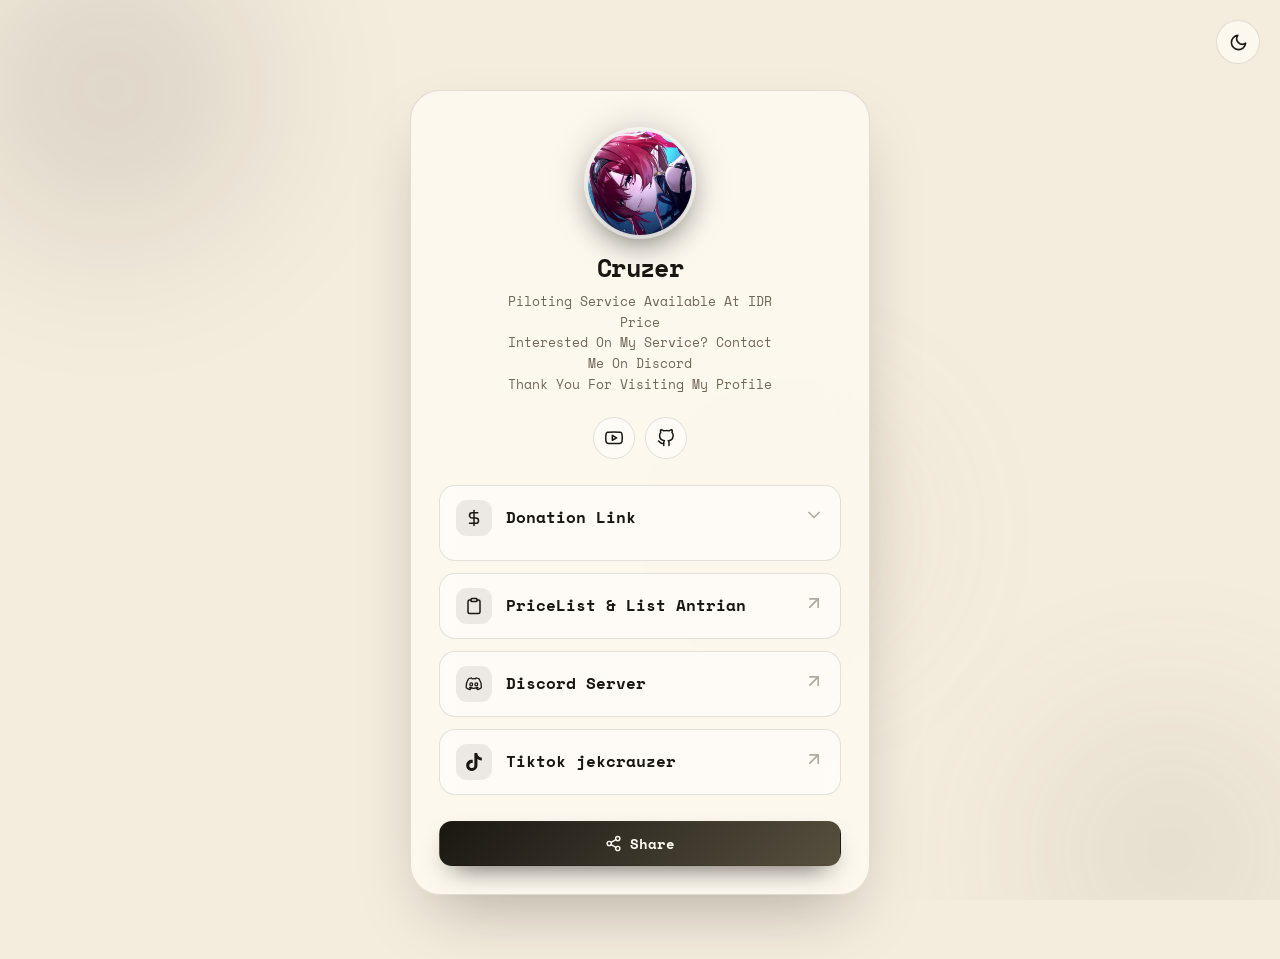
==== index.html @ dd6533c4 "First Commit" ====
<!DOCTYPE html>
<html lang="en" data-theme="dark">
<head>
  <meta charset="UTF-8">
  <meta name="viewport" content="width=device-width, initial-scale=1.0, viewport-fit=cover">
  <title>Cruzer — LinkHub</title>
  <meta name="description" content="Piloting service available at IDR price. Interested in my service? Contact me on Discord.">
  <!-- Link preview card (Discord, WhatsApp, etc.). Keep these in sync with profile.js —
       preview bots don't run JavaScript, so they only read what's written here. -->
  <meta property="og:type" content="website">
  <meta property="og:title" content="Cruzer — LinkHub">
  <meta property="og:description" content="Piloting service available at IDR price. Interested in my service? Contact me on Discord.">
  <meta name="twitter:card" content="summary">
  <meta name="theme-color" content="#f4ecdd">
  <!-- After hosting, uncomment these and put in your real site address (it must be a full https:// URL):
  <meta property="og:url" content="https://your-site.example/">
  <meta property="og:image" content="https://your-site.example/img/avatar.jpg">
  -->
  <link rel="icon" href="data:image/svg+xml,%3Csvg xmlns='http://www.w3.org/2000/svg' viewBox='0 0 24 24' fill='none' stroke='%231a1712' stroke-width='2' stroke-linecap='round' stroke-linejoin='round'%3E%3Cpath d='M10 13a5 5 0 0 0 7.54.54l3-3a5 5 0 0 0-7.07-7.07l-1.72 1.71'/%3E%3Cpath d='M14 11a5 5 0 0 0-7.54-.54l-3 3a5 5 0 0 0 7.07 7.07l1.71-1.71'/%3E%3C/svg%3E">
  <link rel="preconnect" href="https://fonts.googleapis.com">
  <link rel="preconnect" href="https://fonts.gstatic.com" crossorigin>
  <link href="https://fonts.googleapis.com/css2?family=Space+Mono:wght@400;700&display=swap" rel="stylesheet">
  <link rel="stylesheet" href="styles.css">
  <script src="profile.js"></script>
  <script>
    (function () {
      try {
        var saved = localStorage.getItem("linkhub.theme");
        var preferred = window.matchMedia("(prefers-color-scheme: light)").matches ? "light" : "dark";
        var configured = window.PROFILE && window.PROFILE.theme;
        var fallback = configured === "light" || configured === "dark" ? configured : preferred;
        document.documentElement.dataset.theme = saved === "light" || saved === "dark" ? saved : fallback;
      } catch (error) {}
    })();
  </script>
</head>
<body>
  <div class="bg-blobs" aria-hidden="true">
    <span class="blob blob-1"></span>
    <span class="blob blob-2"></span>
    <span class="blob blob-3"></span>
  </div>

  <button id="themeToggle" class="theme-toggle" type="button" aria-label="Toggle color theme"></button>

  <main id="card" class="card">
    <header class="profile">
      <img id="avatar" class="avatar" alt="Profile picture" width="104" height="104" fetchpriority="high" decoding="async">
      <h1 id="name" class="name">LinkHub</h1>
      <p id="bio" class="bio"></p>
    </header>

    <nav id="socials" class="socials" aria-label="Social profiles"></nav>

    <section id="links" class="links" aria-label="Links"></section>

    <footer class="actions">
      <button id="shareBtn" class="btn action-btn" type="button"></button>
    </footer>
  </main>

  <div id="toast" class="toast" role="status" aria-live="polite"></div>

  <script src="script.js"></script>
</body>
</html>
---- styles.css ----
﻿:root {
  color-scheme: dark;
  --bg: #0d0b09;
  --card: rgba(25, 23, 19, 0.76);
  --dialog-bg: #1a1712;
  --text: #f5eddd;
  --muted: #b4a994;
  --border: rgba(245, 237, 221, 0.12);
  --surface: rgba(245, 237, 221, 0.07);
  --surface-hover: rgba(245, 237, 221, 0.13);
  --accent: #f5eddd;
  --accent-2: #b6a98f;
  --accent-soft: rgba(245, 237, 221, 0.1);
  --accent-contrast: #14110d;
  --shadow: 0 30px 80px -20px rgba(0, 0, 0, 0.8);
  --ring: rgba(245, 237, 221, 0.3);
  --blob-opacity: 0.28;
  --blob-a: #f5eddd;
  --blob-b: #c9bca4;
  --blob-c: #8a806d;
  --page-x: 20px;
  --page-top: clamp(64px, 10vh, 112px);
  --page-bottom: 64px;
}

:root[data-theme="light"] {
  color-scheme: light;
  --bg: #f4ecdd;
  --card: rgba(255, 251, 243, 0.78);
  --dialog-bg: #fffaf2;
  --text: #1a1712;
  --muted: #6f6658;
  --border: rgba(26, 23, 18, 0.12);
  --surface: rgba(255, 255, 255, 0.55);
  --surface-hover: #fffdf8;
  --accent: #1a1712;
  --accent-2: #57503f;
  --accent-soft: rgba(26, 23, 18, 0.08);
  --accent-contrast: #fffaf2;
  --shadow: 0 30px 70px -25px rgba(35, 30, 22, 0.35);
  --ring: rgba(26, 23, 18, 0.22);
  --blob-opacity: 0.16;
  --blob-a: #1a1712;
  --blob-b: #6b6152;
  --blob-c: #a89c88;
}

* {
  box-sizing: border-box;
}

[hidden] {
  display: none !important;
}

html {
  -webkit-text-size-adjust: 100%;
}

body {
  margin: 0;
  min-height: 100vh;
  min-height: 100svh;
  display: grid;
  /* Top-aligned, then pushed down by --center-top (set in script.js from the card's
     collapsed height) so it looks centered but doesn't shift when a preview expands. */
  align-items: start;
  justify-items: center;
  padding: calc(max(var(--page-top), var(--center-top, 0px)) + env(safe-area-inset-top))
    calc(var(--page-x) + env(safe-area-inset-right))
    calc(var(--page-bottom) + env(safe-area-inset-bottom))
    calc(var(--page-x) + env(safe-area-inset-left));
  background: var(--bg);
  color: var(--text);
  font-family: "Space Mono", ui-monospace, "Cascadia Mono", "Segoe UI Mono", monospace;
  overflow-x: hidden;
  transition: background-color 0.35s ease, color 0.35s ease;
}

button,
input,
select,
textarea {
  font: inherit;
  color: inherit;
}

.icon {
  width: 20px;
  height: 20px;
  flex: none;
}

.bg-blobs {
  position: fixed;
  inset: 0;
  z-index: -1;
  overflow: hidden;
  pointer-events: none;
}

.blob {
  position: absolute;
  display: block;
  border-radius: 50%;
  filter: blur(80px);
  opacity: var(--blob-opacity);
  animation: drift 18s ease-in-out infinite alternate;
  will-change: transform;
}

/* Touch devices: keep the blobs still. Animating them forces the blurred card
   above to be re-blurred every frame, which costs battery and smoothness. */
@media (hover: none) {
  .blob {
    animation: none;
    will-change: auto;
  }
}

.blob-1 {
  width: 460px;
  height: 460px;
  top: -140px;
  left: -120px;
  background: radial-gradient(circle, var(--blob-a), transparent 68%);
}

.blob-2 {
  width: 420px;
  height: 420px;
  bottom: -160px;
  right: -100px;
  background: radial-gradient(circle, var(--blob-b), transparent 68%);
  animation-delay: -6s;
}

.blob-3 {
  width: 340px;
  height: 340px;
  top: 40%;
  right: 25%;
  background: radial-gradient(circle, var(--blob-c), transparent 70%);
  animation-delay: -12s;
}

@keyframes drift {
  from {
    transform: translate3d(0, 0, 0) scale(1);
  }
  to {
    transform: translate3d(30px, -40px, 0) scale(1.12);
  }
}

.theme-toggle {
  position: fixed;
  top: calc(20px + env(safe-area-inset-top));
  right: calc(20px + env(safe-area-inset-right));
  z-index: 20;
  width: 44px;
  height: 44px;
  display: grid;
  place-items: center;
  border-radius: 50%;
  border: 1px solid var(--border);
  background: var(--card);
  color: var(--text);
  cursor: pointer;
  backdrop-filter: blur(14px);
  -webkit-backdrop-filter: blur(14px);
  transition: transform 0.2s ease, background-color 0.2s ease, border-color 0.2s ease;
}

.theme-toggle .icon {
  width: 19px;
  height: 19px;
}

.card {
  position: relative;
  width: min(100%, 460px);
  padding: 40px 28px 28px;
  border-radius: 30px;
  border: 1px solid var(--border);
  background: var(--card);
  box-shadow: var(--shadow);
  backdrop-filter: blur(22px);
  -webkit-backdrop-filter: blur(22px);
  animation: rise 0.6s cubic-bezier(0.22, 1, 0.36, 1) both;
  overflow: visible;
}

@keyframes rise {
  from {
    opacity: 0;
    transform: translateY(18px);
  }
  to {
    opacity: 1;
    transform: translateY(0);
  }
}

.profile {
  display: flex;
  flex-direction: column;
  align-items: center;
  text-align: center;
}

.avatar {
  width: 104px;
  height: 104px;
  border-radius: 50%;
  object-fit: cover;
  background: var(--surface);
  box-shadow: 0 0 0 4px var(--surface), 0 14px 34px -10px rgba(0, 0, 0, 0.55), 0 0 42px var(--ring);
  animation: pop 0.5s ease both 0.1s;
}

@keyframes pop {
  from {
    opacity: 0;
    transform: scale(0.85);
  }
  to {
    opacity: 1;
    transform: scale(1);
  }
}

.name {
  max-width: 100%;
  margin: 18px 0 0;
  font-size: 1.55rem;
  font-weight: 700;
  letter-spacing: -0.025em;
  line-height: 1.2;
  overflow-wrap: anywhere;
}

.bio {
  max-width: min(34ch, 100%);
  margin: 8px 0 0;
  font-size: 0.84rem;
  line-height: 1.55;
  color: var(--muted);
  overflow-wrap: anywhere;
}

.bio:empty {
  display: none;
}

.socials {
  display: flex;
  flex-wrap: wrap;
  justify-content: center;
  gap: 10px;
  margin: 22px 0 26px;
  min-height: 42px;
}

.socials:empty {
  display: none;
}

.social-btn {
  width: 42px;
  height: 42px;
  display: grid;
  place-items: center;
  border-radius: 50%;
  border: 1px solid var(--border);
  background: var(--surface);
  color: var(--text);
  text-decoration: none;
  transition: transform 0.2s ease, background 0.2s ease, color 0.2s ease, border-color 0.2s ease,
    box-shadow 0.2s ease;
}

.social-btn .icon {
  width: 18px;
  height: 18px;
}

.links {
  display: flex;
  flex-direction: column;
  gap: 12px;
  min-height: 10px;
  overflow: visible;
}

.link-item {
  display: flex;
  flex-direction: column;
  align-items: stretch;
  padding: 14px 16px;
  min-height: 64px;
  border-radius: 16px;
  border: 1px solid var(--border);
  background: var(--surface);
  color: var(--text);
  text-decoration: none;
  font-size: 0.97rem;
  font-weight: 600;
  transition: transform 0.2s ease, background-color 0.2s ease, border-color 0.2s ease,
    box-shadow 0.2s ease;
  animation: rise 0.45s cubic-bezier(0.22, 1, 0.36, 1) both;
  animation-delay: calc(var(--i, 0) * 55ms);
  cursor: pointer;
  position: relative;
  overflow: visible;
  z-index: 1;
}

.link-main {
  display: flex;
  align-items: center;
  gap: 14px;
  flex-shrink: 0;
  order: 1;
  min-height: 36px;
}

.link-icon {
  width: 36px;
  height: 36px;
  display: grid;
  place-items: center;
  border-radius: 11px;
  background: var(--accent-soft);
  color: var(--accent);
  flex: 0 0 36px;
}

.link-icon .icon {
  width: 18px;
  height: 18px;
}

.link-label {
  flex: 1;
  overflow: hidden;
  text-overflow: ellipsis;
  white-space: nowrap;
}

.link-arrow {
  color: var(--muted);
  opacity: 0.55;
  transition: transform 0.2s ease, opacity 0.2s ease;
}

.link-sublinks {
  display: flex;
  flex-direction: row;
  flex-wrap: wrap;
  gap: 8px;
  margin-top: 10px;
  order: 2;
  width: 100%;
  max-height: 0;
  overflow: hidden;
  opacity: 0;
  pointer-events: none;
  transition: max-height 0.3s ease, opacity 0.25s ease, margin-top 0.3s ease;
}

.link-sub {
  display: flex;
  align-items: center;
  justify-content: center;
  flex: 1 1 120px;
  min-height: 40px;
  padding: 8px 10px;
  border-radius: 10px;
  border: 1px solid var(--border);
  background: var(--surface);
  color: var(--text);
  text-decoration: none;
  font-size: 0.88rem;
  font-weight: 600;
  transition: transform 0.2s ease, background 0.2s ease, border-color 0.2s ease, box-shadow 0.2s ease;
  position: relative;
}

.link-item.has-sublinks.is-open .link-sublinks {
  max-height: 200px;
  margin-top: 10px;
  opacity: 1;
  overflow: visible;
  pointer-events: auto;
}

@media (hover: hover) and (pointer: fine) {
  .link-item.has-sublinks:hover .link-sublinks {
    max-height: 200px;
    margin-top: 10px;
    opacity: 1;
    overflow: visible;
    pointer-events: auto;
  }
}

.link-media {
  display: grid;
  grid-template-rows: 0fr;
  margin-top: 0;
  margin-bottom: 0;
  opacity: 0;
  transition: grid-template-rows 0.4s cubic-bezier(0.22, 1, 0.36, 1), opacity 0.25s ease,
    margin-top 0.4s cubic-bezier(0.22, 1, 0.36, 1),
    margin-bottom 0.4s cubic-bezier(0.22, 1, 0.36, 1);
  order: 3;
}

.link-media-inner {
  min-height: 0;
  overflow: hidden;
  border-radius: 12px;
}

.link-media img {
  display: block;
  width: 100%;
  height: auto;
  border-radius: 12px;
  border: 1px solid var(--border);
}

.link-item.is-open .link-media,
.link-item.has-media:focus-visible .link-media {
  grid-template-rows: 1fr;
  margin-top: 10px;
  margin-bottom: 0;
  opacity: 1;
}

@media (hover: hover) and (pointer: fine) {
  .link-item.has-media:hover .link-media {
    grid-template-rows: 1fr;
    margin-top: 10px;
    margin-bottom: 0;
    opacity: 1;
  }
}

.link-item.has-media .link-media {
  display: grid;
}

.link-item.has-sublinks .link-media {
  display: grid;
}

.link-item.is-open .link-arrow {
  opacity: 1;
}

.link-item.has-sublinks.is-open .link-arrow {
  transform: rotate(180deg);
}

.empty-state {
  padding: 26px 16px;
  text-align: center;
  font-size: 0.9rem;
  color: var(--muted);
  border: 1px dashed var(--border);
  border-radius: 16px;
}

.actions {
  display: flex;
  gap: 10px;
  margin-top: 26px;
}

.btn {
  display: inline-flex;
  align-items: center;
  justify-content: center;
  gap: 8px;
  padding: 11px 16px;
  border-radius: 13px;
  border: 1px solid transparent;
  font-size: 0.9rem;
  font-weight: 600;
  cursor: pointer;
  transition: transform 0.2s ease, filter 0.2s ease, background-color 0.2s ease,
    border-color 0.2s ease, color 0.2s ease, box-shadow 0.2s ease;
}

.btn .icon {
  width: 17px;
  height: 17px;
}

.action-btn {
  flex: 1;
  background: linear-gradient(135deg, var(--accent), var(--accent-2));
  border-color: transparent;
  color: var(--accent-contrast);
  box-shadow: 0 12px 28px -14px var(--accent);
}

/* Shared interaction states — every button gets the same focus ring and press feedback.
   Hover effects only apply on devices that can hover, so they don't stick after a tap. */
.theme-toggle,
.social-btn,
.link-item,
.link-sub,
.btn {
  -webkit-tap-highlight-color: transparent;
  touch-action: manipulation;
}

@media (pointer: coarse) {
  .link-sub {
    min-height: 44px;
  }
}

.theme-toggle:focus-visible,
.social-btn:focus-visible,
.link-item:focus-visible,
.link-sub:focus-visible,
.btn:focus-visible {
  outline: 2px solid var(--accent);
  outline-offset: 3px;
}

.link-item:focus-visible {
  z-index: 5;
}

.theme-toggle:active,
.social-btn:active,
.link-sub:active,
.btn:active {
  transform: scale(0.97);
}

.link-item:active:not(:has(.link-sub:active)) {
  transform: scale(0.99);
}

@media (hover: hover) and (pointer: fine) {
  .theme-toggle:hover {
    transform: rotate(-12deg) scale(1.06);
    border-color: var(--accent);
  }

  .social-btn:hover {
    transform: translateY(-3px);
    background: linear-gradient(135deg, var(--accent), var(--accent-2));
    border-color: transparent;
    color: var(--accent-contrast);
    box-shadow: 0 10px 24px -8px var(--accent);
  }

  .link-item:hover {
    z-index: 5;
    transform: translateY(-2px);
    background: var(--surface-hover);
    border-color: var(--ring);
    box-shadow: 0 12px 26px -14px rgba(0, 0, 0, 0.8);
  }

  .link-item:hover .link-arrow {
    opacity: 1;
    transform: translate(2px, -2px);
  }

  .link-item.has-sublinks:hover .link-arrow {
    transform: rotate(180deg);
  }

  .link-sub:hover {
    transform: translateY(-2px) scale(1.02);
    background: var(--surface-hover);
    border-color: var(--ring);
    box-shadow: 0 12px 26px -14px rgba(0, 0, 0, 0.9);
  }

  .action-btn:hover {
    transform: translateY(-2px);
    filter: brightness(1.06);
    box-shadow: 0 16px 32px -14px var(--accent);
  }

  .theme-toggle:active,
  .social-btn:active,
  .link-sub:active,
  .btn:active {
    transform: scale(0.97);
  }

  .link-item:active:not(:has(.link-sub:active)) {
    transform: scale(0.99);
  }
}

.toast {
  position: fixed;
  bottom: calc(26px + env(safe-area-inset-bottom));
  left: 50%;
  z-index: 100;
  max-width: calc(100vw - 32px);
  padding: 11px 18px;
  text-align: center;
  border-radius: 999px;
  border: 1px solid var(--border);
  background: var(--dialog-bg);
  color: var(--text);
  font-size: 0.85rem;
  font-weight: 500;
  box-shadow: 0 16px 40px -12px rgba(0, 0, 0, 0.6);
  opacity: 0;
  transform: translate(-50%, 16px);
  pointer-events: none;
  transition: opacity 0.25s ease, transform 0.25s ease;
}

.toast.show {
  opacity: 1;
  transform: translate(-50%, 0);
}

@media (max-width: 480px) {
  :root {
    --page-x: 16px;
    --page-top: 76px;
    --page-bottom: 40px;
  }

  .card {
    padding: 32px 20px 22px;
    border-radius: 26px;
  }

  .avatar {
    width: 92px;
    height: 92px;
  }

  .name {
    font-size: 1.38rem;
  }

  .bio {
    font-size: 0.82rem;
  }

  .socials {
    gap: 8px;
    margin: 20px 0 24px;
  }

  .links {
    gap: 10px;
  }

  .link-item {
    padding: 13px 14px;
    min-height: 60px;
  }

  .link-main {
    gap: 12px;
  }

  .actions {
    margin-top: 22px;
  }

  .btn {
    padding: 10px 13px;
  }
}

@media (max-width: 360px) {
  :root {
    --page-x: 12px;
    --page-top: 72px;
    --page-bottom: 28px;
  }

  .card {
    padding: 28px 16px 20px;
    border-radius: 22px;
  }

  .avatar {
    width: 84px;
    height: 84px;
  }

  .name {
    font-size: 1.25rem;
  }

  .bio {
    font-size: 0.78rem;
  }

  .socials {
    margin: 18px 0 22px;
  }

  .social-btn {
    width: 40px;
    height: 40px;
  }

  .link-item {
    padding: 12px;
    font-size: 0.92rem;
    min-height: 58px;
  }

  .link-main {
    gap: 11px;
  }

  .link-icon {
    width: 32px;
    height: 32px;
    flex: 0 0 32px;
    border-radius: 9px;
  }

  .actions {
    margin-top: 20px;
  }
}

@media (prefers-reduced-motion: reduce) {
  *,
  *::before,
  *::after {
    animation-duration: 0.01ms !important;
    animation-iteration-count: 1 !important;
    transition-duration: 0.01ms !important;
  }
}
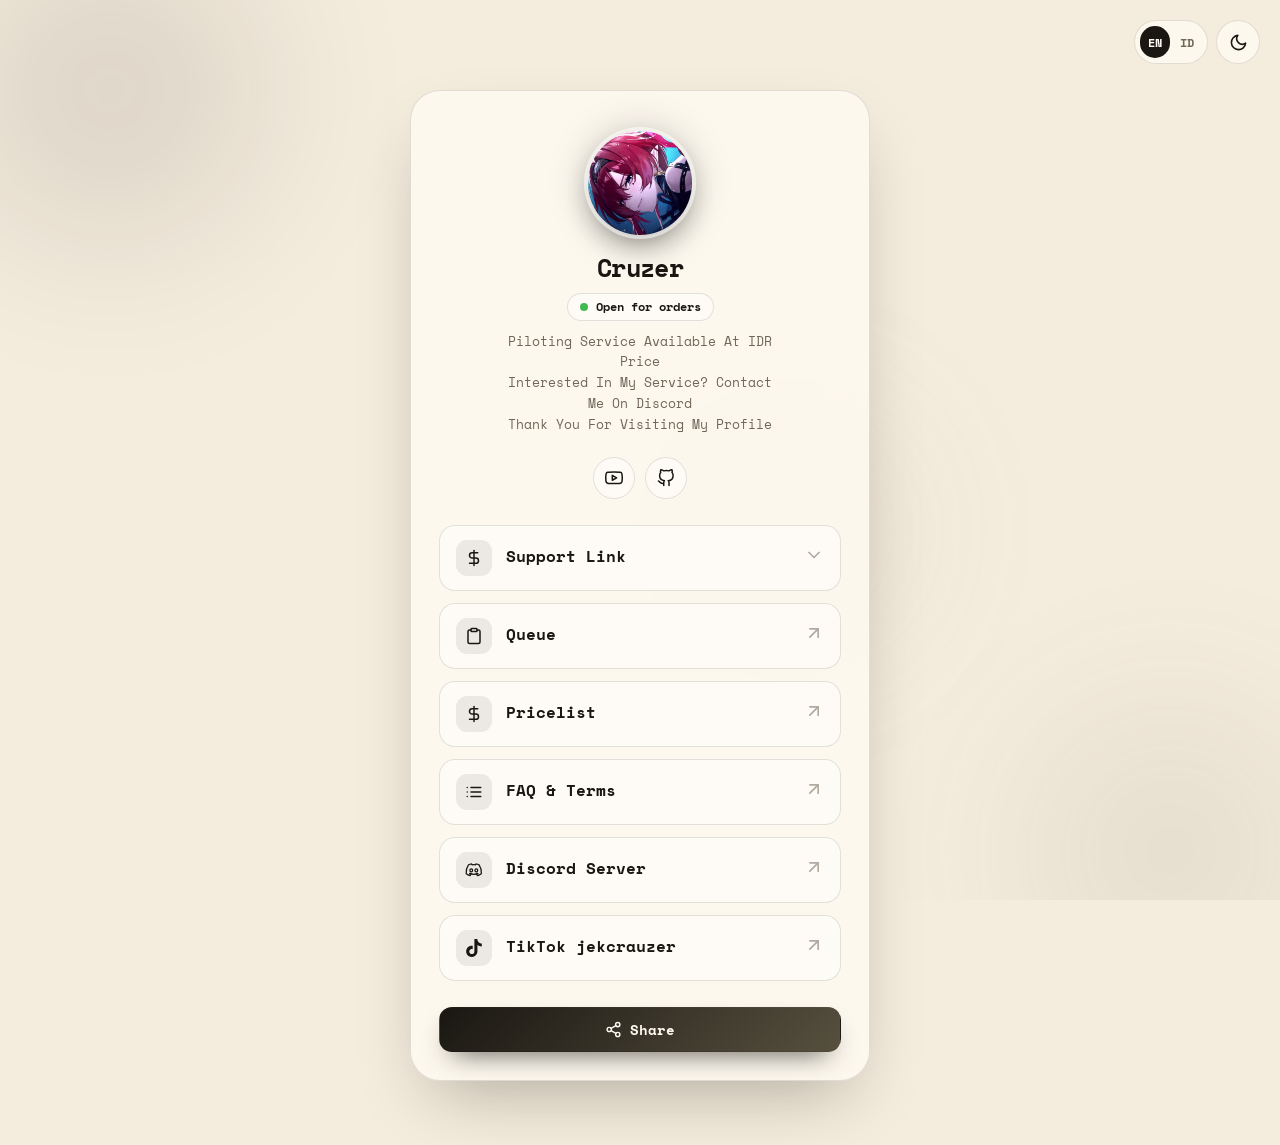
==== commit 621d7363: "overhaul update" ====
--- a/index.html
+++ b/index.html
@@ -3,15 +3,16 @@
 <head>
   <meta charset="UTF-8">
   <meta name="viewport" content="width=device-width, initial-scale=1.0, viewport-fit=cover">
-  <title>Cruzer — LinkHub</title>
+  <title>Cruzer | Piloting Service</title>
   <meta name="description" content="Piloting service available at IDR price. Interested in my service? Contact me on Discord.">
   <!-- Link preview card (Discord, WhatsApp, etc.). Keep these in sync with profile.js —
        preview bots don't run JavaScript, so they only read what's written here. -->
   <meta property="og:type" content="website">
-  <meta property="og:title" content="Cruzer — LinkHub">
+  <meta property="og:title" content="Cruzer | Piloting Service">
   <meta property="og:description" content="Piloting service available at IDR price. Interested in my service? Contact me on Discord.">
   <meta name="twitter:card" content="summary">
-  <meta name="theme-color" content="#f4ecdd">
+  <meta name="theme-color" content="#f4ecdd" media="(prefers-color-scheme: light)">
+  <meta name="theme-color" content="#0d0b09" media="(prefers-color-scheme: dark)">
   <!-- After hosting, uncomment these and put in your real site address (it must be a full https:// URL):
   <meta property="og:url" content="https://your-site.example/">
   <meta property="og:image" content="https://your-site.example/img/avatar.jpg">
@@ -22,6 +23,7 @@
   <link href="https://fonts.googleapis.com/css2?family=Space+Mono:wght@400;700&display=swap" rel="stylesheet">
   <link rel="stylesheet" href="styles.css">
   <script src="profile.js"></script>
+  <script src="i18n.js"></script>
   <script>
     (function () {
       try {
@@ -46,7 +48,8 @@
   <main id="card" class="card">
     <header class="profile">
       <img id="avatar" class="avatar" alt="Profile picture" width="104" height="104" fetchpriority="high" decoding="async">
-      <h1 id="name" class="name">LinkHub</h1>
+      <h1 id="name" class="name">Cruzer</h1>
+      <p id="status" class="status" hidden></p>
       <p id="bio" class="bio"></p>
     </header>
 
--- a/styles.css
+++ b/styles.css
@@ -62,6 +62,9 @@
   min-height: 100vh;
   min-height: 100svh;
   display: grid;
+  /* One column capped at the screen width. Without this the column grows to fit the
+     longest link label (they don't wrap), pushing the card off the right edge on phones. */
+  grid-template-columns: minmax(0, 1fr);
   /* Top-aligned, then pushed down by --center-top (set in script.js from the card's
      collapsed height) so it looks centered but doesn't shift when a preview expands. */
   align-items: start;
@@ -107,15 +110,6 @@
   opacity: var(--blob-opacity);
   animation: drift 18s ease-in-out infinite alternate;
   will-change: transform;
-}
-
-/* Touch devices: keep the blobs still. Animating them forces the blurred card
-   above to be re-blurred every frame, which costs battery and smoothness. */
-@media (hover: none) {
-  .blob {
-    animation: none;
-    will-change: auto;
-  }
 }
 
 .blob-1 {
@@ -177,6 +171,722 @@
   height: 19px;
 }
 
+/* EN / ID switch, sits left of the theme button (added by i18n.js) */
+.lang-toggle {
+  position: fixed;
+  top: calc(20px + env(safe-area-inset-top));
+  right: calc(72px + env(safe-area-inset-right));
+  z-index: 20;
+  height: 44px;
+  display: inline-flex;
+  align-items: center;
+  gap: 2px;
+  padding: 0 5px;
+  border-radius: 999px;
+  border: 1px solid var(--border);
+  background: var(--card);
+  color: var(--muted);
+  font-size: 0.72rem;
+  font-weight: 700;
+  cursor: pointer;
+  backdrop-filter: blur(14px);
+  -webkit-backdrop-filter: blur(14px);
+  -webkit-tap-highlight-color: transparent;
+  touch-action: manipulation;
+  transition: border-color 0.2s ease, transform 0.2s ease;
+}
+
+.lang-toggle span {
+  display: grid;
+  place-items: center;
+  min-width: 30px;
+  height: 32px;
+  padding: 0 6px;
+  border-radius: 999px;
+}
+
+.lang-toggle .is-current {
+  background: var(--accent);
+  color: var(--accent-contrast);
+}
+
+.lang-toggle:focus-visible {
+  outline: 2px solid var(--accent);
+  outline-offset: 3px;
+}
+
+.lang-toggle:active {
+  transform: scale(0.97);
+}
+
+@media (hover: hover) and (pointer: fine) {
+  .lang-toggle:hover {
+    border-color: var(--accent);
+  }
+}
+
+@media (hover: none) {
+  .lang-toggle {
+    backdrop-filter: none;
+    -webkit-backdrop-filter: none;
+  }
+}
+
+/* Queue page */
+.queue-stats {
+  display: grid;
+  grid-template-columns: 1fr 1fr;
+  gap: 10px;
+  margin-top: 20px;
+}
+
+.queue-stat {
+  display: flex;
+  flex-direction: column;
+  align-items: center;
+  gap: 2px;
+  padding: 12px 8px;
+  border-radius: 16px;
+  border: 1px solid var(--border);
+  background: var(--surface);
+}
+
+.queue-stat strong {
+  font-size: 1.5rem;
+  line-height: 1.2;
+}
+
+.queue-stat span {
+  font-size: 0.74rem;
+  color: var(--muted);
+}
+
+.queue-list .queue-row {
+  display: flex;
+  align-items: center;
+  gap: 12px;
+  padding: 9px 0;
+  border-top: 1px dashed var(--border);
+}
+
+.queue-list .queue-row:first-child {
+  border-top: 0;
+  padding-top: 0;
+}
+
+.queue-list .queue-row:last-child {
+  padding-bottom: 0;
+}
+
+.queue-pos {
+  flex: none;
+  width: 28px;
+  height: 28px;
+  display: grid;
+  place-items: center;
+  border-radius: 50%;
+  background: var(--accent-soft);
+  font-size: 0.78rem;
+  font-weight: 700;
+}
+
+.queue-list .queue-row:first-child .queue-pos {
+  background: var(--accent);
+  color: var(--accent-contrast);
+}
+
+.queue-done {
+  flex: none;
+  margin-left: auto;
+  color: #3fb950;
+  font-weight: 700;
+}
+
+/* Pricelist page */
+.back-btn {
+  position: fixed;
+  top: calc(20px + env(safe-area-inset-top));
+  left: calc(20px + env(safe-area-inset-left));
+  z-index: 20;
+  width: 44px;
+  height: 44px;
+  display: grid;
+  place-items: center;
+  border-radius: 50%;
+  border: 1px solid var(--border);
+  background: var(--card);
+  color: var(--text);
+  backdrop-filter: blur(14px);
+  -webkit-backdrop-filter: blur(14px);
+  -webkit-tap-highlight-color: transparent;
+  transition: transform 0.2s ease, border-color 0.2s ease;
+}
+
+.back-btn .icon {
+  width: 19px;
+  height: 19px;
+}
+
+.back-btn:focus-visible {
+  outline: 2px solid var(--accent);
+  outline-offset: 3px;
+}
+
+.back-btn:active {
+  transform: scale(0.97);
+}
+
+.price-jump {
+  display: flex;
+  flex-wrap: wrap;
+  justify-content: center;
+  gap: 8px;
+  margin-top: 20px;
+}
+
+.price-jump-chip {
+  display: inline-flex;
+  align-items: center;
+  min-height: 36px;
+  padding: 6px 12px;
+  border-radius: 999px;
+  border: 1px solid var(--border);
+  background: var(--surface);
+  color: var(--text);
+  text-decoration: none;
+  font-size: 0.76rem;
+  font-weight: 700;
+  -webkit-tap-highlight-color: transparent;
+  transition: transform 0.2s ease, background-color 0.2s ease, border-color 0.2s ease;
+}
+
+.price-jump-chip:focus-visible {
+  outline: 2px solid var(--accent);
+  outline-offset: 2px;
+}
+
+.price-jump-chip:active {
+  transform: scale(0.96);
+}
+
+@media (hover: hover) and (pointer: fine) {
+  .price-jump-chip:hover {
+    background: var(--surface-hover);
+    border-color: var(--ring);
+  }
+}
+
+@media (prefers-reduced-motion: no-preference) {
+  html:has(.price-jump) {
+    scroll-behavior: smooth;
+  }
+}
+
+.price-groups {
+  display: flex;
+  flex-direction: column;
+  gap: 14px;
+  margin-top: 20px;
+}
+
+.price-group {
+  /* When a jump button scrolls here, stop below the fixed back/theme buttons. */
+  scroll-margin-top: calc(80px + env(safe-area-inset-top));
+  padding: 16px;
+  border-radius: 16px;
+  border: 1px solid var(--border);
+  background: var(--surface);
+  animation: rise 0.45s cubic-bezier(0.22, 1, 0.36, 1) both;
+  animation-delay: calc(var(--i, 0) * 55ms);
+}
+
+.price-group-name {
+  margin: 0 0 10px;
+  font-size: 0.78rem;
+  font-weight: 700;
+  letter-spacing: 0.08em;
+  text-transform: uppercase;
+  color: var(--muted);
+}
+
+.price-group-note {
+  margin: -4px 0 12px;
+  font-size: 0.78rem;
+  font-style: italic;
+  line-height: 1.5;
+  color: var(--muted);
+}
+
+.price-rows {
+  margin: 0;
+  padding: 0;
+  list-style: none;
+}
+
+.price-row {
+  display: flex;
+  align-items: baseline;
+  justify-content: space-between;
+  gap: 14px;
+  padding: 10px 0;
+  border-top: 1px dashed var(--border);
+}
+
+.price-row:first-child {
+  border-top: 0;
+  padding-top: 0;
+}
+
+.price-row:last-child {
+  padding-bottom: 0;
+}
+
+.price-info {
+  display: flex;
+  flex-direction: column;
+  gap: 2px;
+  min-width: 0;
+}
+
+.price-name {
+  font-size: 0.92rem;
+  font-weight: 700;
+  overflow-wrap: anywhere;
+}
+
+.price-item-note {
+  font-size: 0.76rem;
+  color: var(--muted);
+  overflow-wrap: anywhere;
+}
+
+.price-value {
+  flex: none;
+  margin-left: auto;
+  font-size: 0.92rem;
+  font-weight: 700;
+  white-space: nowrap;
+}
+
+/* Order builder: price + Add / stepper stacked on the right of each row */
+.price-side {
+  flex: none;
+  margin-left: auto;
+  display: flex;
+  flex-direction: column;
+  align-items: flex-end;
+  gap: 6px;
+}
+
+/* Picked service: a soft rounded box drawn as a separate layer (::before) behind
+   the row, reaching 10px past the text on each side. Only its opacity animates, so
+   picking or clearing a service never changes the row's size or moves the text.
+   Its own and the next row's dashed divider fade out so they don't cut through it. */
+.price-rows .price-row {
+  position: relative;
+  isolation: isolate;
+  transition: border-color 0.2s ease;
+}
+
+.price-rows .price-row::before {
+  content: "";
+  position: absolute;
+  z-index: -1;
+  inset: -1px -10px 0;
+  border-radius: 14px;
+  background: var(--accent-soft);
+  box-shadow: inset 0 0 0 1px var(--border);
+  opacity: 0;
+  pointer-events: none;
+  transition: opacity 0.2s ease;
+}
+
+/* The first and last rows have no outer padding, so stretch the box past them a bit. */
+.price-rows .price-row:first-child::before {
+  top: -7px;
+}
+
+.price-rows .price-row:last-child::before {
+  bottom: -10px;
+}
+
+.price-rows .price-row.is-selected::before {
+  opacity: 1;
+}
+
+.price-rows .price-row.is-selected,
+.price-rows .price-row.is-selected + .price-row {
+  border-top-color: transparent;
+}
+
+.order-add,
+.order-step {
+  display: inline-flex;
+  align-items: center;
+  justify-content: center;
+  border: 1px solid var(--border);
+  background: var(--surface);
+  color: var(--text);
+  cursor: pointer;
+  -webkit-tap-highlight-color: transparent;
+  touch-action: manipulation;
+  transition: transform 0.2s ease, background-color 0.2s ease, border-color 0.2s ease;
+}
+
+.order-add {
+  gap: 4px;
+  min-height: 32px;
+  padding: 4px 11px 4px 8px;
+  border-radius: 999px;
+  font-size: 0.74rem;
+  font-weight: 700;
+}
+
+.order-add .icon,
+.order-step .icon {
+  width: 14px;
+  height: 14px;
+}
+
+.order-stepper {
+  display: inline-flex;
+  align-items: center;
+  gap: 2px;
+}
+
+.order-step {
+  width: 32px;
+  height: 32px;
+  padding: 0;
+  border-radius: 50%;
+}
+
+.order-count {
+  min-width: 22px;
+  text-align: center;
+  font-size: 0.86rem;
+  font-weight: 700;
+}
+
+.order-add:focus-visible,
+.order-step:focus-visible,
+.order-clear:focus-visible {
+  outline: 2px solid var(--accent);
+  outline-offset: 2px;
+}
+
+.order-add:active,
+.order-step:active {
+  transform: scale(0.94);
+}
+
+@media (pointer: coarse) {
+  .order-add {
+    min-height: 38px;
+  }
+
+  .order-step {
+    width: 38px;
+    height: 38px;
+  }
+}
+
+@media (hover: hover) and (pointer: fine) {
+  .order-add:hover,
+  .order-step:hover {
+    background: var(--surface-hover);
+    border-color: var(--ring);
+  }
+}
+
+.order-bar {
+  position: fixed;
+  left: 0;
+  right: 0;
+  bottom: calc(14px + env(safe-area-inset-bottom));
+  z-index: 30;
+  width: min(460px, calc(100vw - 2 * var(--page-x)));
+  margin: 0 auto;
+  display: flex;
+  align-items: center;
+  gap: 8px;
+  padding: 10px 10px 10px 16px;
+  border-radius: 18px;
+  border: 1px solid var(--border);
+  background: var(--dialog-bg);
+  box-shadow: 0 18px 44px -12px rgba(0, 0, 0, 0.65);
+  animation: rise 0.3s cubic-bezier(0.22, 1, 0.36, 1) both;
+}
+
+.order-summary {
+  flex: 1;
+  min-width: 0;
+  display: flex;
+  flex-direction: column;
+  line-height: 1.3;
+}
+
+.order-summary span {
+  font-size: 0.72rem;
+  color: var(--muted);
+}
+
+.order-summary strong {
+  font-size: 0.98rem;
+  white-space: nowrap;
+  overflow: hidden;
+  text-overflow: ellipsis;
+}
+
+.order-clear {
+  flex: none;
+  min-height: 38px;
+  padding: 6px 8px;
+  border: 0;
+  border-radius: 10px;
+  background: none;
+  color: var(--muted);
+  font-size: 0.78rem;
+  text-decoration: underline;
+  cursor: pointer;
+}
+
+.order-bar .action-btn {
+  flex: none;
+}
+
+/* Phones: make room so the total is never cut off. */
+@media (max-width: 420px) {
+  .order-bar {
+    gap: 4px;
+    padding-left: 14px;
+  }
+
+  .order-bar .action-btn {
+    padding: 10px 12px;
+  }
+
+  .order-bar .action-btn .icon {
+    display: none;
+  }
+
+  .order-clear {
+    padding: 6px 6px;
+  }
+}
+
+/* FAQ page: each question is a <details> that opens on tap */
+.faq-item {
+  border-top: 1px dashed var(--border);
+}
+
+.price-group-name + .faq-item {
+  border-top: 0;
+}
+
+.faq-q {
+  display: flex;
+  align-items: center;
+  justify-content: space-between;
+  gap: 12px;
+  min-height: 44px;
+  padding: 8px 0;
+  font-size: 0.9rem;
+  font-weight: 700;
+  line-height: 1.4;
+  list-style: none;
+  cursor: pointer;
+  -webkit-tap-highlight-color: transparent;
+}
+
+.faq-q::-webkit-details-marker {
+  display: none;
+}
+
+.faq-q .icon {
+  width: 16px;
+  height: 16px;
+  color: var(--muted);
+  transition: transform 0.2s ease;
+}
+
+.faq-item[open] .faq-q .icon {
+  transform: rotate(180deg);
+}
+
+.faq-q:focus-visible {
+  outline: 2px solid var(--accent);
+  outline-offset: 2px;
+  border-radius: 6px;
+}
+
+.faq-a {
+  margin: 0 0 12px;
+  font-size: 0.82rem;
+  line-height: 1.6;
+  color: var(--muted);
+}
+
+@media (hover: hover) and (pointer: fine) {
+  .faq-q:hover .icon {
+    color: var(--text);
+  }
+}
+
+/* Small text links between pages (e.g. "Read the FAQ") */
+.page-links {
+  margin: 14px 0 0;
+  text-align: center;
+  font-size: 0.8rem;
+}
+
+.page-links a {
+  color: var(--muted);
+  text-underline-offset: 3px;
+}
+
+.page-links a:hover {
+  color: var(--text);
+}
+
+.no-order .price-order {
+  display: none;
+}
+
+body.has-order-bar {
+  padding-bottom: calc(var(--page-bottom) + 84px + env(safe-area-inset-bottom));
+}
+
+body.has-order-bar .toast {
+  bottom: calc(96px + env(safe-area-inset-bottom));
+}
+
+.price-row:has(.price-thumb) {
+  align-items: center;
+}
+
+.price-thumb {
+  flex: none;
+  width: 52px;
+  height: 52px;
+  padding: 0;
+  border-radius: 10px;
+  border: 1px solid var(--border);
+  background: var(--accent-soft);
+  overflow: hidden;
+  cursor: zoom-in;
+  -webkit-tap-highlight-color: transparent;
+  transition: transform 0.2s ease, border-color 0.2s ease;
+}
+
+.price-thumb img {
+  display: block;
+  width: 100%;
+  height: 100%;
+  object-fit: cover;
+}
+
+.price-thumb:focus-visible {
+  outline: 2px solid var(--accent);
+  outline-offset: 2px;
+}
+
+.price-thumb:active {
+  transform: scale(0.96);
+}
+
+.price-subgroup {
+  margin-top: 14px;
+  padding-top: 12px;
+  border-top: 1px solid var(--border);
+}
+
+.price-subgroup-name {
+  display: flex;
+  align-items: center;
+  gap: 10px;
+  margin: 0 0 10px;
+  font-size: 0.82rem;
+  font-weight: 700;
+}
+
+.price-subgroup-img {
+  flex: none;
+  width: 32px;
+  height: 32px;
+  object-fit: contain;
+}
+
+/* Sub-categories sit straight under the category title when it has no services of its own. */
+.price-group-name + .price-subgroup,
+.price-group-note + .price-subgroup {
+  margin-top: 0;
+  padding-top: 0;
+  border-top: 0;
+}
+
+.price-empty {
+  margin: 0;
+  font-size: 0.82rem;
+  color: var(--muted);
+}
+
+.preview {
+  max-width: min(92vw, 720px);
+  max-height: 90vh;
+  padding: 0;
+  border: 0;
+  background: transparent;
+  color: #f5eddd;
+  cursor: zoom-out;
+}
+
+.preview::backdrop {
+  background: rgba(0, 0, 0, 0.78);
+}
+
+.preview figure {
+  margin: 0;
+}
+
+.preview img {
+  display: block;
+  max-width: 100%;
+  max-height: calc(90vh - 40px);
+  margin: 0 auto;
+  border-radius: 14px;
+}
+
+.preview figcaption {
+  margin-top: 10px;
+  text-align: center;
+  font-size: 0.88rem;
+  font-weight: 700;
+}
+
+.actions .action-btn {
+  text-decoration: none;
+}
+
+@media (hover: hover) and (pointer: fine) {
+  .back-btn:hover {
+    transform: translateX(-2px) scale(1.06);
+    border-color: var(--accent);
+  }
+
+  .price-thumb:hover {
+    transform: scale(1.05);
+    border-color: var(--ring);
+  }
+}
+
+@media (hover: none) {
+  .back-btn {
+    backdrop-filter: none;
+    -webkit-backdrop-filter: none;
+  }
+}
+
 .card {
   position: relative;
   width: min(100%, 460px);
@@ -238,6 +948,76 @@
   letter-spacing: -0.025em;
   line-height: 1.2;
   overflow-wrap: anywhere;
+}
+
+/* Open / closed badge under the name (set in profile.js) */
+.status {
+  display: inline-flex;
+  align-items: center;
+  gap: 8px;
+  margin: 10px 0 2px;
+  padding: 5px 12px;
+  border-radius: 999px;
+  border: 1px solid var(--border);
+  background: var(--surface);
+  font-size: 0.76rem;
+  font-weight: 700;
+  line-height: 1.3;
+}
+
+.status::before {
+  content: "";
+  flex: none;
+  width: 8px;
+  height: 8px;
+  border-radius: 50%;
+  background: var(--dot);
+}
+
+.status-open {
+  --dot: #3fb950;
+}
+
+.status-closed {
+  --dot: #e5534b;
+}
+
+/* Pulse ring: a copy of the dot that grows and fades. Only transform + opacity
+   animate, which the GPU handles on its own — animating box-shadow instead would
+   make the phone repaint every frame for as long as the page is open. */
+.status {
+  position: relative;
+}
+
+.status-open::after {
+  content: "";
+  position: absolute;
+  left: 12px;
+  top: 50%;
+  width: 8px;
+  height: 8px;
+  margin-top: -4px;
+  border-radius: 50%;
+  background: var(--dot);
+  opacity: 0;
+  pointer-events: none;
+}
+
+@media (prefers-reduced-motion: no-preference) {
+  .status-open::after {
+    animation: status-pulse 2s ease-out infinite;
+  }
+}
+
+@keyframes status-pulse {
+  from {
+    transform: scale(1);
+    opacity: 0.55;
+  }
+  to {
+    transform: scale(2.75);
+    opacity: 0;
+  }
 }
 
 .bio {
@@ -343,9 +1123,9 @@
 
 .link-label {
   flex: 1;
-  overflow: hidden;
-  text-overflow: ellipsis;
-  white-space: nowrap;
+  min-width: 0;
+  line-height: 1.35;
+  overflow-wrap: anywhere;
 }
 
 .link-arrow {
@@ -359,7 +1139,7 @@
   flex-direction: row;
   flex-wrap: wrap;
   gap: 8px;
-  margin-top: 10px;
+  margin-top: 0;
   order: 2;
   width: 100%;
   max-height: 0;
@@ -411,9 +1191,12 @@
   margin-top: 0;
   margin-bottom: 0;
   opacity: 0;
+  /* Hidden after the close animation finishes, so a collapsed GIF isn't painted every frame. */
+  visibility: hidden;
   transition: grid-template-rows 0.4s cubic-bezier(0.22, 1, 0.36, 1), opacity 0.25s ease,
     margin-top 0.4s cubic-bezier(0.22, 1, 0.36, 1),
-    margin-bottom 0.4s cubic-bezier(0.22, 1, 0.36, 1);
+    margin-bottom 0.4s cubic-bezier(0.22, 1, 0.36, 1),
+    visibility 0s linear 0.4s;
   order: 3;
 }
 
@@ -437,6 +1220,8 @@
   margin-top: 10px;
   margin-bottom: 0;
   opacity: 1;
+  visibility: visible;
+  transition-delay: 0s;
 }
 
 @media (hover: hover) and (pointer: fine) {
@@ -445,6 +1230,8 @@
     margin-top: 10px;
     margin-bottom: 0;
     opacity: 1;
+    visibility: visible;
+    transition-delay: 0s;
   }
 }
 
@@ -637,6 +1424,19 @@
     --page-bottom: 40px;
   }
 
+  /* Phones: the card fills the screen width, so floating buttons would cover it
+     while scrolling. Pin them to the top of the page instead — they sit above the
+     card and scroll away with it. (Desktop keeps them fixed beside the card.) */
+  .theme-toggle,
+  .lang-toggle,
+  .back-btn {
+    position: absolute;
+  }
+
+  .price-group {
+    scroll-margin-top: 16px;
+  }
+
   .card {
     padding: 32px 20px 22px;
     border-radius: 26px;
@@ -735,6 +1535,43 @@
 
   .actions {
     margin-top: 20px;
+  }
+}
+
+/* Touch devices (phones/tablets): drop the expensive GPU effects.
+   - backdrop-filter on the card has to re-blur the background on every scroll frame
+     (the background is fixed, the card scrolls), which is the main cause of mobile lag.
+   - The blobs are already soft radial gradients, so their extra blur filter and the
+     drift animation add cost without changing the look much.
+   The card is semi-transparent either way, so the blobs still show through. */
+@media (hover: none) {
+  .blob {
+    animation: none;
+    filter: none;
+    will-change: auto;
+  }
+
+  .card,
+  .theme-toggle {
+    backdrop-filter: none;
+    -webkit-backdrop-filter: none;
+  }
+
+  /* Open/close previews without animating their height. Height changes make the
+     whole page re-layout on every frame; instead the size snaps and only a fade +
+     short slide animate, which the GPU handles without touching layout. */
+  .link-media,
+  .link-sublinks {
+    transform: translateY(-6px);
+    transition: opacity 0.2s ease, transform 0.25s cubic-bezier(0.22, 1, 0.36, 1),
+      visibility 0s linear 0.2s;
+  }
+
+  .link-item.is-open .link-media,
+  .link-item.has-media:focus-visible .link-media,
+  .link-item.has-sublinks.is-open .link-sublinks {
+    transform: none;
+    transition-delay: 0s;
   }
 }
 
